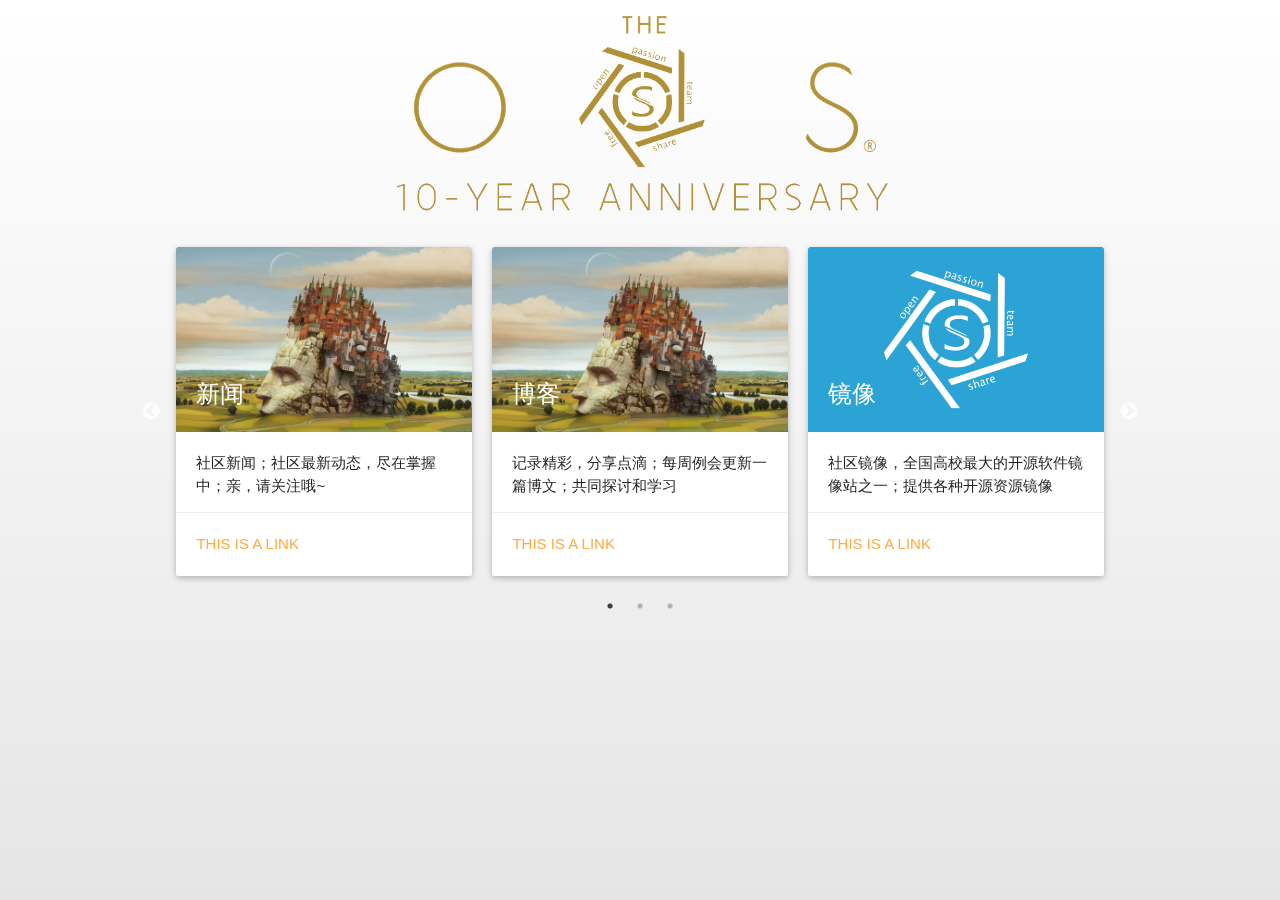
==== index.html @ 6af3f5ab "Index added." ====
﻿<!DOCTYPE html>
<html lang="en" style="height: 100%;">
<head>
	<meta charset="UTF-8">
	<title>Document</title>
	<link rel="stylesheet" type="text/css" href="css/reset.css">
	<link rel="stylesheet" type="text/css" href="css/slick.css">
	<link rel="stylesheet" type="text/css" href="css/slick-theme.css">
	<link rel="stylesheet" type="text/css" href="css/materialize.css" media="screen,projection">
	<link rel="stylesheet" type="text/css" href="css/style.css">
	<meta name="viewport" content="width=device-width, initial-scale=1.0"/>
</head>
<body style="height: 100%;">
	<header>
  <div class="main-logo">
  	<img src="images/2.png" id="anni">
  </div>
		<div id="banner" >
		          <div class="card">
		            <div class="card-image">
		              <img src="images/sample-1.jpg">
		              <span class="card-title">新闻</span>
		            </div>
		            <div class="card-content">
		              <p>社区新闻；社区最新动态，尽在掌握中；亲，请关注哦~</p>
		            </div>
		            <div class="card-action">
		              <a href="#">This is a link</a>
		            </div>
		          </div>
			          <div class="card">
			            <div class="card-image">
			              <img src="images/sample-1.jpg">
			              <span class="card-title">博客</span>
			            </div>
			            <div class="card-content">
			              <p>记录精彩，分享点滴；每周例会更新一篇博文；共同探讨和学习</p>
			            </div>
			            <div class="card-action">
			              <a href="#">This is a link</a>
			            </div>
			          </div>
			          <div class="card">
			            <div class="card-image">
			              <img src="images/oss.png">
			              <span class="card-title">镜像</span>
			            </div>
			            <div class="card-content">
			              <p>社区镜像，全国高校最大的开源软件镜像站之一；提供各种开源资源镜像</p>
			            </div>
			            <div class="card-action">
			              <a href="#">This is a link</a>
			            </div>
			          </div>
			          <div class="card">
			            <div class="card-image">
			              <img src="images/sample-2.jpg">
			              <span class="card-title">项目</span>
			            </div>
			            <div class="card-content">
			              <p>社区项目，我们提供Git服务，轻松托管您的代码，让项目开发轻松高效</p>
			            </div>
			            <div class="card-action">
			              <a href="#">This is a link</a>
			            </div>
			          </div>
			          <div class="card">
			            <div class="card-image">
			              <img src="images/sample-2.jpg">
			              <span class="card-title">文档</span>
			            </div>
			            <div class="card-content">
			              <p>欢迎访问我们的WiKi文档中心，更多内容尽在掌握中</p>
			            </div>
			            <div class="card-action">
			              <a href="#">This is a link</a>
			            </div>
			          </div>

			          
		</div>
	</header>
		    <script type="text/javascript" src="js/jquery-2.1.4.min.js"></script>
		    <script type="text/javascript" src="js/materialize.min.js"></script>
		    <script type="text/javascript" src="js/slick.min.js"></script>
		    <script type="text/javascript" src="js/execute.js"></script>
</body>
</html>
---- css/style.css ----
body
{
/*	background-image: url(../images/bg.png);*/
	background-size: 100% 100%;
	background: -webkit-linear-gradient(bottom,rgba(0,0,0,0),rgba(0,0,0,0.1)); /* Safari 5.1 - 6 */
  background: -o-linear-gradient(bottom,rgba(0,0,0,0),rgba(0,0,0,0.1)); /* Opera 11.1 - 12*/
  background: -moz-linear-gradient(bottom,rgba(0,0,0,0),rgba(0,0,0,0.1)); /* Firefox 3.6 - 15*/
  background: linear-gradient(to bottom, rgba(0,0,0,0), rgba(0,0,0,0.1)); /* 标准的语法 */
}

#banner
{
	margin: auto ;
	max-width: 95%;
	padding: 0px;
	width: 74%;
}

.card
{
	display: inline-block;
	max-width: 400px;
	margin:10px;
}


.card-content p
{
	height: 40px;
}

.brand-logo
{
	margin-left:10px;
}

footer.page-footer
{
	position: absolute;
	bottom: 0px;
	width: 100%;
	height: 20%-64px;
	padding: 0px;
	background-color: transparent;
}

#anni
{
	margin: 0 auto;
	max-width: 100%;
}

.main-logo
{
	width: 40%;
	margin: 0 auto;
	height: 40%;
}
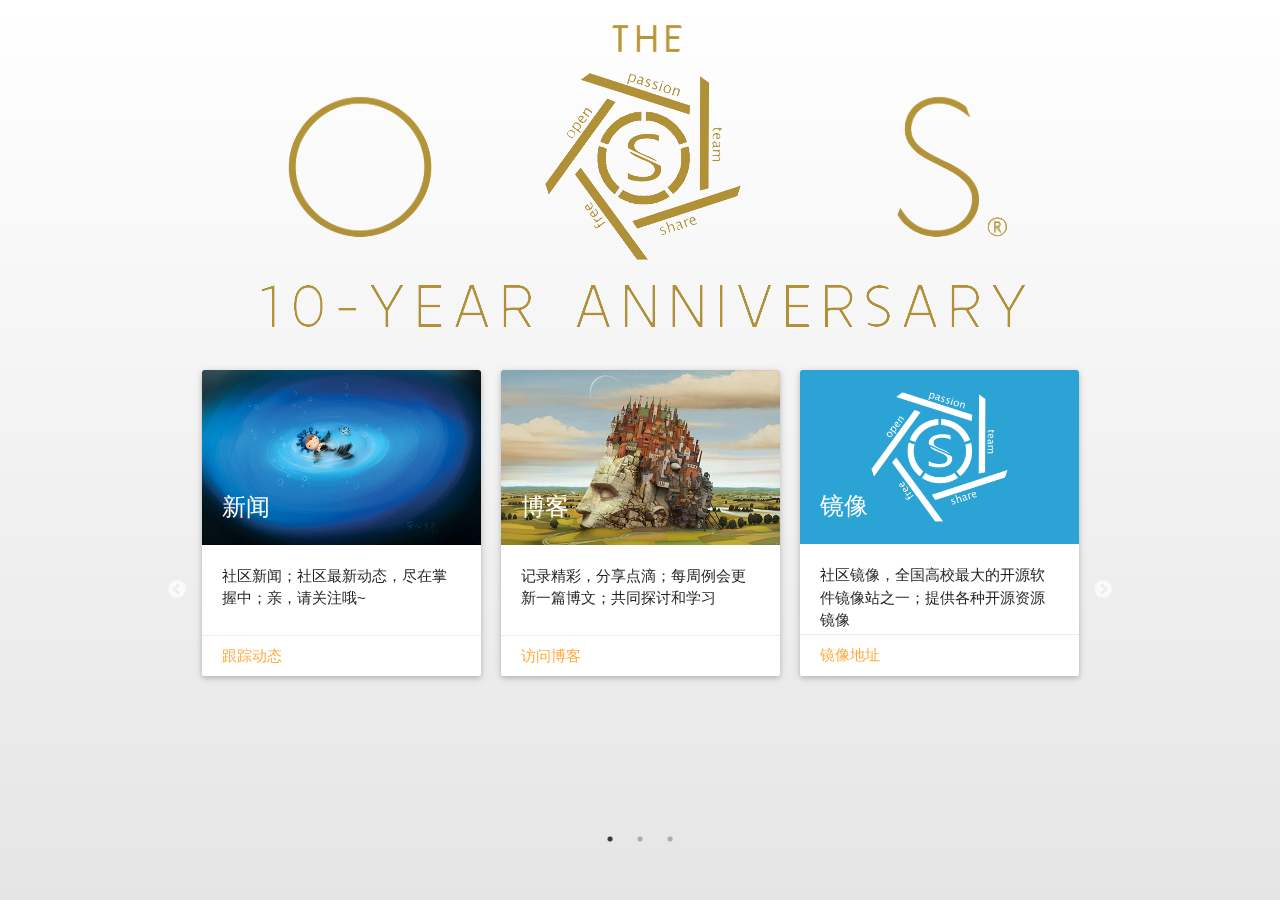
==== commit cb801f98: "Content Added" ====
--- a/index.html
+++ b/index.html
@@ -1,83 +1,80 @@
-﻿<!DOCTYPE html>
+<!DOCTYPE html>
 <html lang="en" style="height: 100%;">
 <head>
 	<meta charset="UTF-8">
 	<title>Document</title>
-	<link rel="stylesheet" type="text/css" href="css/reset.css">
 	<link rel="stylesheet" type="text/css" href="css/slick.css">
 	<link rel="stylesheet" type="text/css" href="css/slick-theme.css">
-	<link rel="stylesheet" type="text/css" href="css/materialize.css" media="screen,projection">
+	<link rel="stylesheet" type="text/css" href="css/materialize.min.css" media="screen,projection">
 	<link rel="stylesheet" type="text/css" href="css/style.css">
 	<meta name="viewport" content="width=device-width, initial-scale=1.0"/>
 </head>
-<body style="height: 100%;">
-	<header>
-  <div class="main-logo">
-  	<img src="images/2.png" id="anni">
-  </div>
+<body style="height: 100%;" onresize="makemiddle()" onload="makemiddle()">
+	<header style="height: 100%;">
+  		<div class="main-logo">
+  			<img src="images/2.png" id="anni">
+  		</div>
 		<div id="banner" >
-		          <div class="card">
-		            <div class="card-image">
-		              <img src="images/sample-1.jpg">
-		              <span class="card-title">新闻</span>
-		            </div>
-		            <div class="card-content">
-		              <p>社区新闻；社区最新动态，尽在掌握中；亲，请关注哦~</p>
-		            </div>
-		            <div class="card-action">
-		              <a href="#">This is a link</a>
-		            </div>
-		          </div>
-			          <div class="card">
-			            <div class="card-image">
-			              <img src="images/sample-1.jpg">
-			              <span class="card-title">博客</span>
-			            </div>
-			            <div class="card-content">
-			              <p>记录精彩，分享点滴；每周例会更新一篇博文；共同探讨和学习</p>
-			            </div>
-			            <div class="card-action">
-			              <a href="#">This is a link</a>
-			            </div>
-			          </div>
-			          <div class="card">
-			            <div class="card-image">
-			              <img src="images/oss.png">
-			              <span class="card-title">镜像</span>
-			            </div>
-			            <div class="card-content">
-			              <p>社区镜像，全国高校最大的开源软件镜像站之一；提供各种开源资源镜像</p>
-			            </div>
-			            <div class="card-action">
-			              <a href="#">This is a link</a>
-			            </div>
-			          </div>
-			          <div class="card">
-			            <div class="card-image">
-			              <img src="images/sample-2.jpg">
-			              <span class="card-title">项目</span>
-			            </div>
-			            <div class="card-content">
-			              <p>社区项目，我们提供Git服务，轻松托管您的代码，让项目开发轻松高效</p>
-			            </div>
-			            <div class="card-action">
-			              <a href="#">This is a link</a>
-			            </div>
-			          </div>
-			          <div class="card">
-			            <div class="card-image">
-			              <img src="images/sample-2.jpg">
-			              <span class="card-title">文档</span>
-			            </div>
-			            <div class="card-content">
-			              <p>欢迎访问我们的WiKi文档中心，更多内容尽在掌握中</p>
-			            </div>
-			            <div class="card-action">
-			              <a href="#">This is a link</a>
-			            </div>
-			          </div>
-
-			          
+		    <div class="card">
+		        <div class="card-image">
+		            <img src="images/2.jpg">
+		            <span class="card-title">新闻</span>
+		        </div>
+		        <div class="card-content">
+		            <p>社区新闻；社区最新动态，尽在掌握中；亲，请关注哦~</p>
+		        </div>
+		        <div class="card-action">
+		            <a href="http://oss.lzu.edu.cn/wiki/doku.php?id=news">跟踪动态</a>
+		        </div>
+		    </div>
+			<div class="card">
+			    <div class="card-image">
+			        <img src="images/1.jpg">
+			        <span class="card-title">博客</span>
+			    </div>
+			    <div class="card-content">
+			        <p>记录精彩，分享点滴；每周例会更新一篇博文；共同探讨和学习</p>
+			    </div>
+			    <div class="card-action">
+			        <a href="http://oss.lzu.edu.cn/wiki/doku.php?id=blogs">访问博客</a>
+			    </div>
+			</div>
+			<div class="card">
+			    <div class="card-image">
+			        <img src="images/oss.png">
+			        <span class="card-title">镜像</span>
+			    </div>
+			    <div class="card-content">
+			        <p>社区镜像，全国高校最大的开源软件镜像站之一；提供各种开源资源镜像</p>
+			    </div>
+			    <div class="card-action">
+			        <a href="http://mirror.lzu.edu.cn/">镜像地址</a>
+			    </div>
+			</div>
+			<div class="card">
+			    <div class="card-image">
+			        <img src="images/3.jpg">
+			        <span class="card-title">项目</span>
+				</div>
+			    <div class="card-content">
+			        <p>社区项目，我们提供Git服务，轻松托管您的代码，让项目开发轻松高效</p>
+			    </div>
+			    <div class="card-action">
+			        <a href="http://oss.lzu.edu.cn/git">查看项目</a>
+			    </div>
+			</div>
+			<div class="card">
+			    <div class="card-image">
+			        <img src="images/4.jpg">
+			        <span class="card-title">文档</span>
+			    </div>
+			    <div class="card-content">
+			        <p>欢迎访问我们的WiKi文档中心，更多内容尽在掌握中</p>
+			    </div>
+			    <div class="card-action">
+			        <a href="http://oss.lzu.edu.cn/wiki/doku.php">参考文档</a>
+			    </div>
+			</div>	          
 		</div>
 	</header>
 		    <script type="text/javascript" src="js/jquery-2.1.4.min.js"></script>
--- a/css/style.css
+++ b/css/style.css
@@ -1,19 +1,18 @@
 body
 {
-/*	background-image: url(../images/bg.png);*/
 	background-size: 100% 100%;
 	background: -webkit-linear-gradient(bottom,rgba(0,0,0,0),rgba(0,0,0,0.1)); /* Safari 5.1 - 6 */
-  background: -o-linear-gradient(bottom,rgba(0,0,0,0),rgba(0,0,0,0.1)); /* Opera 11.1 - 12*/
-  background: -moz-linear-gradient(bottom,rgba(0,0,0,0),rgba(0,0,0,0.1)); /* Firefox 3.6 - 15*/
-  background: linear-gradient(to bottom, rgba(0,0,0,0), rgba(0,0,0,0.1)); /* 标准的语法 */
+  	background: -o-linear-gradient(bottom,rgba(0,0,0,0),rgba(0,0,0,0.1)); /* Opera 11.1 - 12*/
+  	background: -moz-linear-gradient(bottom,rgba(0,0,0,0),rgba(0,0,0,0.1)); /* Firefox 3.6 - 15*/
+  	background: linear-gradient(to bottom, rgba(0,0,0,0), rgba(0,0,0,0.1)); /* 标准的语法 */
 }
 
 #banner
 {
-	margin: auto ;
-	max-width: 95%;
+	margin: 0 auto ;
+	max-width: 70%;
 	padding: 0px;
-	width: 74%;
+	height: 51%;
 }
 
 .card
@@ -21,12 +20,19 @@
 	display: inline-block;
 	max-width: 400px;
 	margin:10px;
+	height: 100%;
 }
 
 
 .card-content p
 {
-	height: 40px;
+	height: 50px;
+}
+
+.card .card-action 
+{
+	padding: 9px;
+	padding-left: 20px;
 }
 
 .brand-logo
@@ -46,13 +52,20 @@
 
 #anni
 {
-	margin: 0 auto;
+	vertical-align: middle;
+	text-align: center;
+	margin: auto auto;
+	max-height: 100%;
 	max-width: 100%;
+
 }
 
 .main-logo
 {
-	width: 40%;
-	margin: 0 auto;
+	text-align: center;
+
+	margin: auto auto;
 	height: 40%;
-}+	max-width: 90%;
+
+}
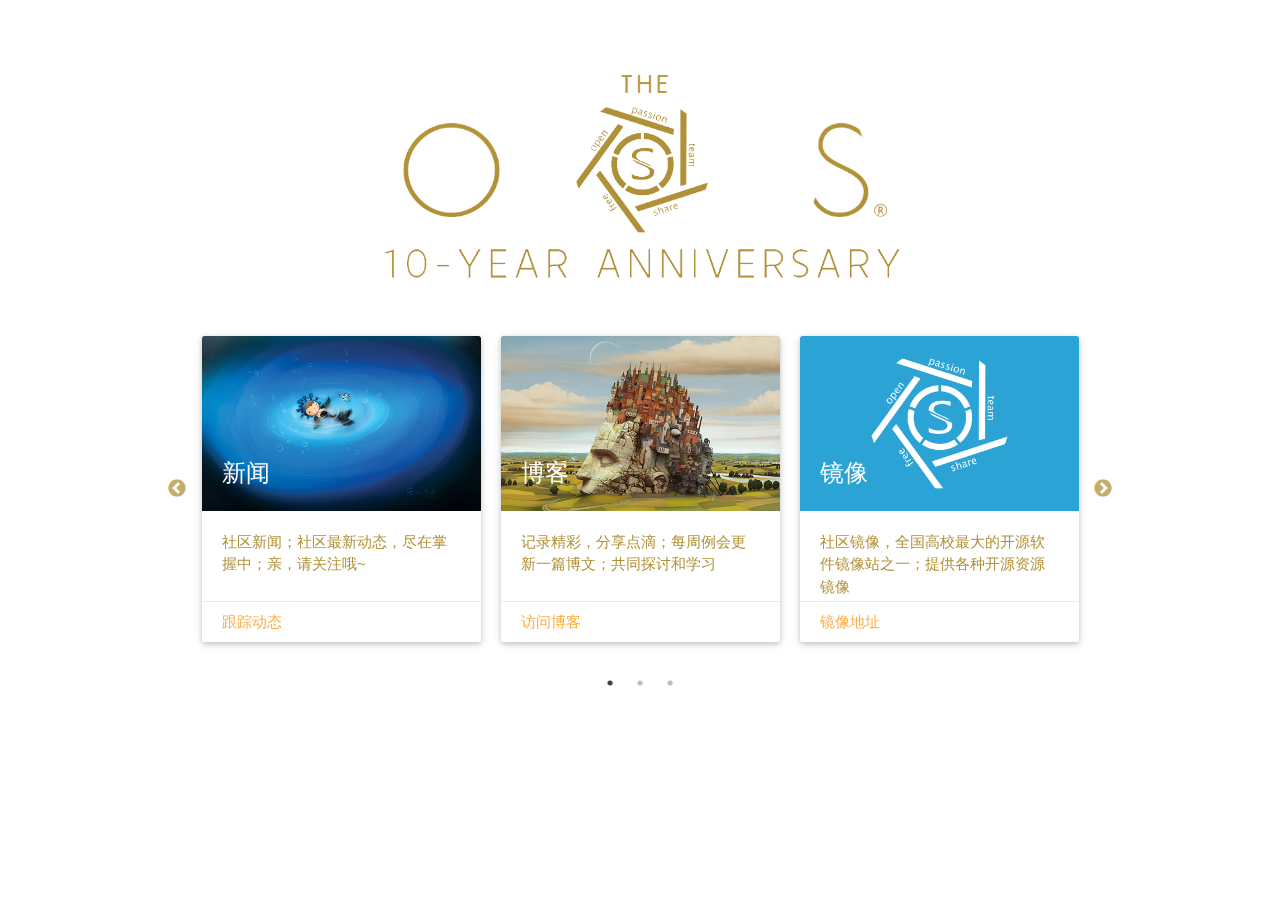
==== commit 0d8ef945: "Style Settled" ====
--- a/index.html
+++ b/index.html
@@ -1,20 +1,32 @@
 <!DOCTYPE html>
-<html lang="en" style="height: 100%;">
+<html lang="en" style="height: 100%; color: #b19138;">
 <head>
 	<meta charset="UTF-8">
-	<title>Document</title>
+	<title>兰州大学开源社区</title>
 	<link rel="stylesheet" type="text/css" href="css/slick.css">
 	<link rel="stylesheet" type="text/css" href="css/slick-theme.css">
 	<link rel="stylesheet" type="text/css" href="css/materialize.min.css" media="screen,projection">
 	<link rel="stylesheet" type="text/css" href="css/style.css">
 	<meta name="viewport" content="width=device-width, initial-scale=1.0"/>
+	<meta name="Keywords" content="开源社区，开源，兰大开源，兰大开源社区，兰州大学开源社区，开源软件，虚拟实验，项目开发，Ubuntu镜像，gentoo镜像，slackware镜像，Linux，ubuntu，debian，oss，arch">
+	<meta name="Description" content="全国高校最知名的开源社区之一，是校内开源爱好者自发建立并由兰大分布与嵌入式系统实验室支持的组织，提供包括开源技术讨论区、开源资料下载、开源软件镜像、虚拟实验平台、项目开发平台在内的各种服务，旨在学习和研究开源软件技术，宣传和推广开源软件的应用和开发，营造良好的计算机技术学习氛围。">
+	<link rel="shortcut icon" type="index/image/ico" href="images/oss_logo.png">
 </head>
-<body style="height: 100%;" onresize="makemiddle()" onload="makemiddle()">
-	<header style="height: 100%;">
+<body style="height: 100%;">
+	<header style="height: 95%;">
   		<div class="main-logo">
-  			<img src="images/2.png" id="anni">
+  			<img src="images/2.png" title="Copyright © 2006-2015 LZUOSS. All Rights Reserved" onclick="Materialize.toast('感谢有你!', 3000)" class="modal-trigger" id="anni" href="#modal1">
   		</div>
-		<div id="banner" >
+		<div id="modal1" class="modal">
+		    <div class="modal-content">
+		      	<h4>社区十周年 —— 洗尽铅华，回归纯粹</h4>
+		      	<p>兰州大学开源社区 (Open Source Society of Lanzhou University,简称LZUOSS） 成立于2006年5月10日，是在兰州大学分布式与嵌入式实验室(DSLab)和网络中心的支持下,以众多兰大Linux爱好者和用户为主体,开展开源知识的学习、研究和宣传的学生团队。</p>
+		      	<p>兰大开源社区是一个开放、自由、分享的团队，是一群有理想、有激情、自主学习能力强的Linux爱好者团队。团队旨在学习和研究开源软件技术，宣传和推广开源软件的应用和开发，营造良好的计算机技术学习氛围。我们的目标是：培养全国顶尖的技术型人才,打造全国顶尖的技术团队。</p>
+		      	<p>十年磨练，十年陪伴，十年坚守。兰州大学开源社区自2006年建立以来已经走过了十个春秋。我们乐于分享，激情澎湃，保持开放，追求自由，贡献团队。感谢屏幕前的你所给予的关注与支持，我们会走得更远！</p>
+		    </div>
+		</div>
+		<div id="banner">
+		<div id="subbanner">
 		    <div class="card">
 		        <div class="card-image">
 		            <img src="images/2.jpg">
@@ -74,9 +86,11 @@
 			    <div class="card-action">
 			        <a href="http://oss.lzu.edu.cn/wiki/doku.php">参考文档</a>
 			    </div>
-			</div>	          
+			</div>
+		</div>	          
 		</div>
 	</header>
+	<footer><center></center></footer>
 		    <script type="text/javascript" src="js/jquery-2.1.4.min.js"></script>
 		    <script type="text/javascript" src="js/materialize.min.js"></script>
 		    <script type="text/javascript" src="js/slick.min.js"></script>
--- a/css/style.css
+++ b/css/style.css
@@ -1,28 +1,21 @@
-body
-{
-	background-size: 100% 100%;
-	background: -webkit-linear-gradient(bottom,rgba(0,0,0,0),rgba(0,0,0,0.1)); /* Safari 5.1 - 6 */
-  	background: -o-linear-gradient(bottom,rgba(0,0,0,0),rgba(0,0,0,0.1)); /* Opera 11.1 - 12*/
-  	background: -moz-linear-gradient(bottom,rgba(0,0,0,0),rgba(0,0,0,0.1)); /* Firefox 3.6 - 15*/
-  	background: linear-gradient(to bottom, rgba(0,0,0,0), rgba(0,0,0,0.1)); /* 标准的语法 */
-}
-
 #banner
 {
 	margin: 0 auto ;
 	max-width: 70%;
 	padding: 0px;
-	height: 51%;
+	height: 55%;
 }
 
+#subbanner
+{
+	margin-bottom: 0;
+}
 .card
 {
-	display: inline-block;
 	max-width: 400px;
 	margin:10px;
 	height: 100%;
 }
-
 
 .card-content p
 {
@@ -35,37 +28,37 @@
 	padding-left: 20px;
 }
 
-.brand-logo
-{
-	margin-left:10px;
-}
-
-footer.page-footer
-{
-	position: absolute;
-	bottom: 0px;
-	width: 100%;
-	height: 20%-64px;
-	padding: 0px;
-	background-color: transparent;
-}
-
 #anni
 {
-	vertical-align: middle;
 	text-align: center;
 	margin: auto auto;
 	max-height: 100%;
 	max-width: 100%;
-
+	padding-top: 5%;
 }
 
 .main-logo
 {
 	text-align: center;
+	margin: auto auto;
+	height: 35%;
+	max-width: 90%;
+}
 
-	margin: auto auto;
-	height: 40%;
-	max-width: 90%;
+.slick-slider .slick-list
+{
+	padding-top: 3%;
+}
 
+.slick-dots
+{
+	margin-bottom:0;
+	margin-top: 0; 
+	position: relative;
+	bottom: -15px;
 }
+
+.slick-prev:before, .slick-next:before
+{
+	color: #b19138;
+}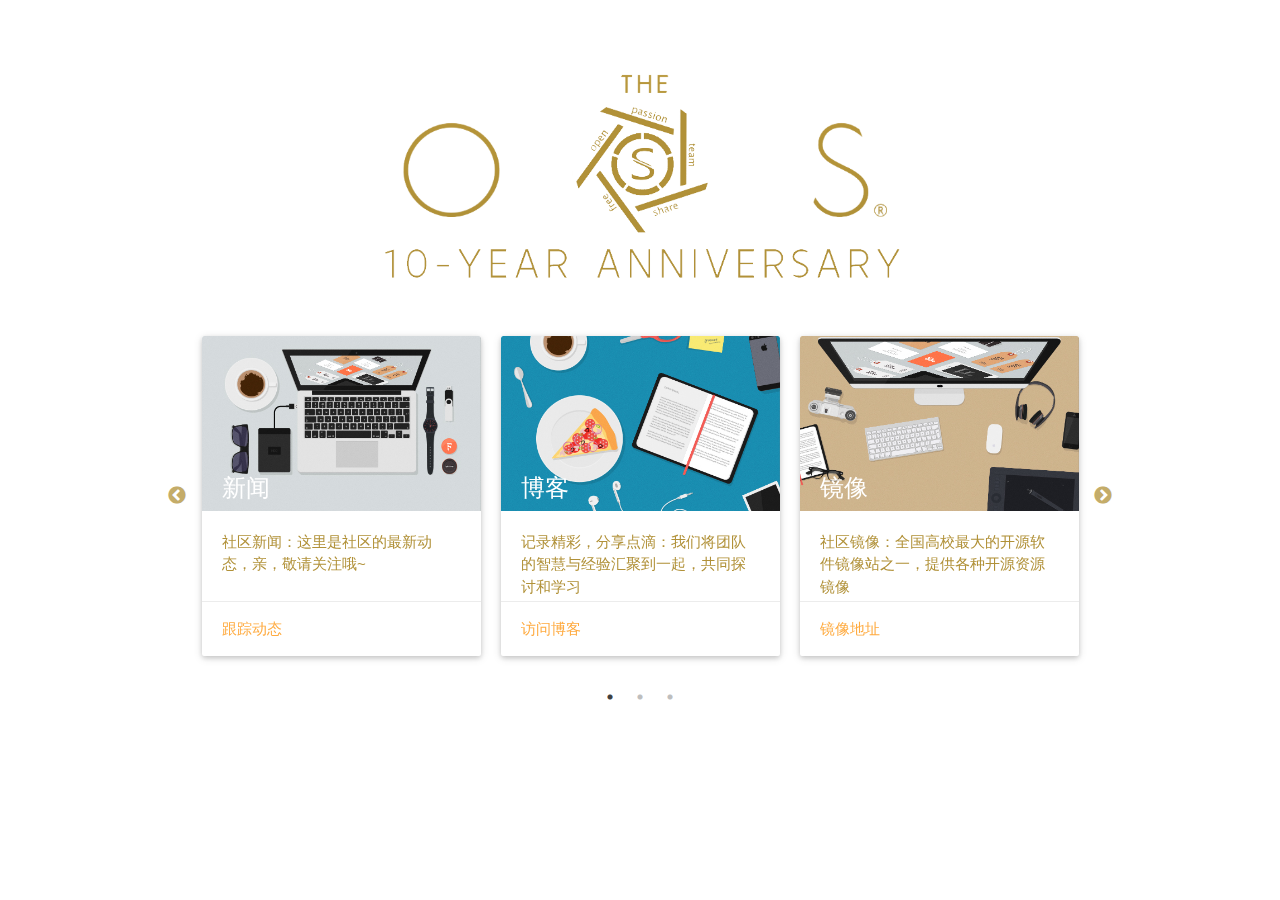
==== commit ba6d2e0a: "Version 1.0" ====
--- a/index.html
+++ b/index.html
@@ -3,6 +3,23 @@
 <head>
 	<meta charset="UTF-8">
 	<title>兰州大学开源社区</title>
+	<!--
+		 ._________________.  
+		 | _______________ |  
+		 | I             I |  
+		 | I             I |  
+		 | I             I |  
+		 | I             I |  
+		 | I_____________I |  
+		 !_________________!  
+		    ._[_______]_.  
+		.___|___________|___.  
+		|::: ____           |  
+		|    ~~~~ [CD-ROM]  |  
+		!___________________!  
+
+	Gone are the days when we were using the old-fashioned devices, yet we won't stop fighting. Never have, never will.
+	-->	
 	<link rel="stylesheet" type="text/css" href="css/slick.css">
 	<link rel="stylesheet" type="text/css" href="css/slick-theme.css">
 	<link rel="stylesheet" type="text/css" href="css/materialize.min.css" media="screen,projection">
@@ -15,85 +32,89 @@
 <body style="height: 100%;">
 	<header style="height: 95%;">
   		<div class="main-logo">
-  			<img src="images/2.png" title="Copyright © 2006-2015 LZUOSS. All Rights Reserved" onclick="Materialize.toast('感谢有你!', 3000)" class="modal-trigger" id="anni" href="#modal1">
+  			<img src="images/oss_anni.png" title="Copyright © 2006-2015 LZUOSS. All Rights Reserved" onclick="Materialize.toast('感谢有你!', 3000)" class="modal-trigger" id="anni" href="#modal1">
   		</div>
-		<div id="modal1" class="modal">
+		<div id="modal1" class="modal modal-fixed-footer">
 		    <div class="modal-content">
 		      	<h4>社区十周年 —— 洗尽铅华，回归纯粹</h4>
 		      	<p>兰州大学开源社区 (Open Source Society of Lanzhou University,简称LZUOSS） 成立于2006年5月10日，是在兰州大学分布式与嵌入式实验室(DSLab)和网络中心的支持下,以众多兰大Linux爱好者和用户为主体,开展开源知识的学习、研究和宣传的学生团队。</p>
 		      	<p>兰大开源社区是一个开放、自由、分享的团队，是一群有理想、有激情、自主学习能力强的Linux爱好者团队。团队旨在学习和研究开源软件技术，宣传和推广开源软件的应用和开发，营造良好的计算机技术学习氛围。我们的目标是：培养全国顶尖的技术型人才,打造全国顶尖的技术团队。</p>
 		      	<p>十年磨练，十年陪伴，十年坚守。兰州大学开源社区自2006年建立以来已经走过了十个春秋。我们乐于分享，激情澎湃，保持开放，追求自由，贡献团队。感谢屏幕前的你所给予的关注与支持，我们会走得更远！</p>
 		    </div>
+		    <div class="modal-footer">
+      			<a href="#!" class="modal-action modal-close waves-effect waves-orange btn-flat ">让我们共同前进</a>
+    		</div>
 		</div>
 		<div id="banner">
-		<div id="subbanner">
-		    <div class="card">
-		        <div class="card-image">
-		            <img src="images/2.jpg">
-		            <span class="card-title">新闻</span>
-		        </div>
-		        <div class="card-content">
-		            <p>社区新闻；社区最新动态，尽在掌握中；亲，请关注哦~</p>
-		        </div>
-		        <div class="card-action">
-		            <a href="http://oss.lzu.edu.cn/wiki/doku.php?id=news">跟踪动态</a>
-		        </div>
-		    </div>
-			<div class="card">
-			    <div class="card-image">
-			        <img src="images/1.jpg">
-			        <span class="card-title">博客</span>
+			<div id="subbanner">
+			    <div class="card">
+			        <div class="card-image">
+			            <img src="images/01.jpg">
+			            <span class="card-title">新闻</span>
+			        </div>
+			        <div class="card-content">
+			            <p>社区新闻：这里是社区的最新动态，亲，敬请关注哦~</p>
+			        </div>
+			        <div class="card-action">
+			            <a href="http://oss.lzu.edu.cn/wiki/doku.php?id=news" class="waves-effect waves-red btn-flat">跟踪动态</a>
+			        </div>
 			    </div>
-			    <div class="card-content">
-			        <p>记录精彩，分享点滴；每周例会更新一篇博文；共同探讨和学习</p>
-			    </div>
-			    <div class="card-action">
-			        <a href="http://oss.lzu.edu.cn/wiki/doku.php?id=blogs">访问博客</a>
-			    </div>
-			</div>
-			<div class="card">
-			    <div class="card-image">
-			        <img src="images/oss.png">
-			        <span class="card-title">镜像</span>
-			    </div>
-			    <div class="card-content">
-			        <p>社区镜像，全国高校最大的开源软件镜像站之一；提供各种开源资源镜像</p>
-			    </div>
-			    <div class="card-action">
-			        <a href="http://mirror.lzu.edu.cn/">镜像地址</a>
-			    </div>
-			</div>
-			<div class="card">
-			    <div class="card-image">
-			        <img src="images/3.jpg">
-			        <span class="card-title">项目</span>
+				<div class="card">
+				    <div class="card-image">
+				        <img src="images/02.jpg">
+				        <span class="card-title">博客</span>
+				    </div>
+				    <div class="card-content">
+				        <p>记录精彩，分享点滴：我们将团队的智慧与经验汇聚到一起，共同探讨和学习</p>
+				    </div>
+				    <div class="card-action">
+				        <a href="http://oss.lzu.edu.cn/wiki/doku.php?id=blogs" class="waves-effect waves-yellow btn-flat">访问博客</a>
+				    </div>
 				</div>
-			    <div class="card-content">
-			        <p>社区项目，我们提供Git服务，轻松托管您的代码，让项目开发轻松高效</p>
-			    </div>
-			    <div class="card-action">
-			        <a href="http://oss.lzu.edu.cn/git">查看项目</a>
-			    </div>
-			</div>
-			<div class="card">
-			    <div class="card-image">
-			        <img src="images/4.jpg">
-			        <span class="card-title">文档</span>
-			    </div>
-			    <div class="card-content">
-			        <p>欢迎访问我们的WiKi文档中心，更多内容尽在掌握中</p>
-			    </div>
-			    <div class="card-action">
-			        <a href="http://oss.lzu.edu.cn/wiki/doku.php">参考文档</a>
-			    </div>
-			</div>
-		</div>	          
+				<div class="card">
+				    <div class="card-image">
+				        <img src="images/03.jpg">
+				        <span class="card-title">镜像</span>
+				    </div>
+				    <div class="card-content">
+				        <p>社区镜像：全国高校最大的开源软件镜像站之一，提供各种开源资源镜像</p>
+				    </div>
+				    <div class="card-action">
+				        <a href="http://mirror.lzu.edu.cn/" class="waves-effect waves-purple btn-flat">镜像地址</a>
+				    </div>
+				</div>
+				<div class="card">
+				    <div class="card-image">
+				        <img src="images/04.jpg">
+				        <span class="card-title">项目</span>
+					</div>
+				    <div class="card-content">
+				        <p>社区项目：我们提供Git服务，轻松托管您的代码，让项目开发轻松高效</p>
+				    </div>
+				    <div class="card-action">
+				        <a href="http://oss.lzu.edu.cn/git" class="waves-effect waves-teal btn-flat">查看项目</a>
+				    </div>
+				</div>
+				<div class="card">
+				    <div class="card-image">
+				        <img src="images/05.jpg">
+				        <span class="card-title">文档</span>
+				    </div>
+				    <div class="card-content">
+				        <p>文档中心：需要更多帮助？欢迎访问我们的WiKi，更多内容尽在掌握</p>
+				    </div>
+				    <div class="card-action">
+				        <a href="http://oss.lzu.edu.cn/wiki/doku.php" class="waves-effect waves-green btn-flat">参考文档</a>
+				    </div>
+				</div>
+			</div>	          
 		</div>
 	</header>
-	<footer><center></center></footer>
-		    <script type="text/javascript" src="js/jquery-2.1.4.min.js"></script>
-		    <script type="text/javascript" src="js/materialize.min.js"></script>
-		    <script type="text/javascript" src="js/slick.min.js"></script>
-		    <script type="text/javascript" src="js/execute.js"></script>
+	<footer>
+		<script type="text/javascript" src="js/jquery-2.1.4.min.js"></script>
+		<script type="text/javascript" src="js/materialize.min.js"></script>
+		<script type="text/javascript" src="js/slick.min.js"></script>
+		<script type="text/javascript" src="js/execute.js"></script>
+	</footer>
 </body>
 </html>--- a/css/style.css
+++ b/css/style.css
@@ -17,6 +17,11 @@
 	height: 100%;
 }
 
+.card .card-image .card-title
+{
+	padding-bottom: 5px;
+}
+
 .card-content p
 {
 	height: 50px;
@@ -26,6 +31,11 @@
 {
 	padding: 9px;
 	padding-left: 20px;
+}
+
+.card .card-action a
+{
+	padding: 0px;
 }
 
 #anni
